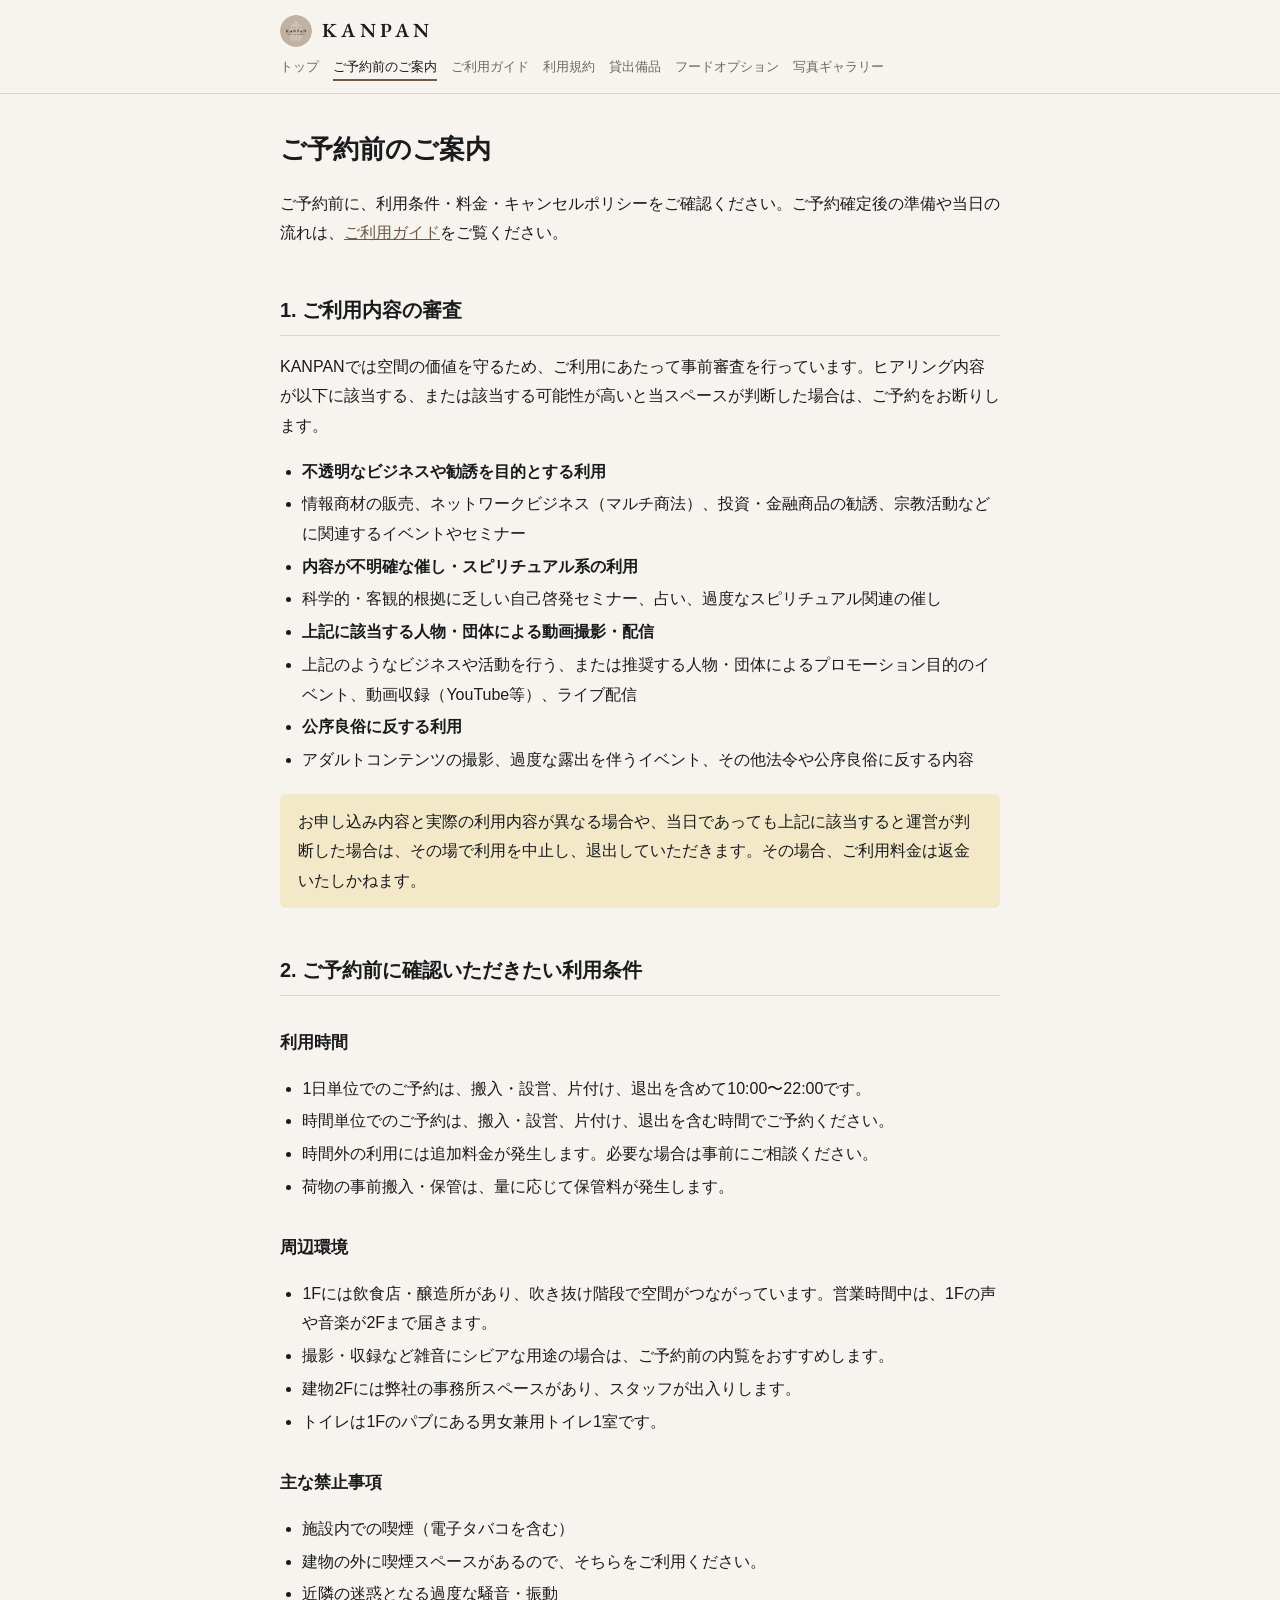
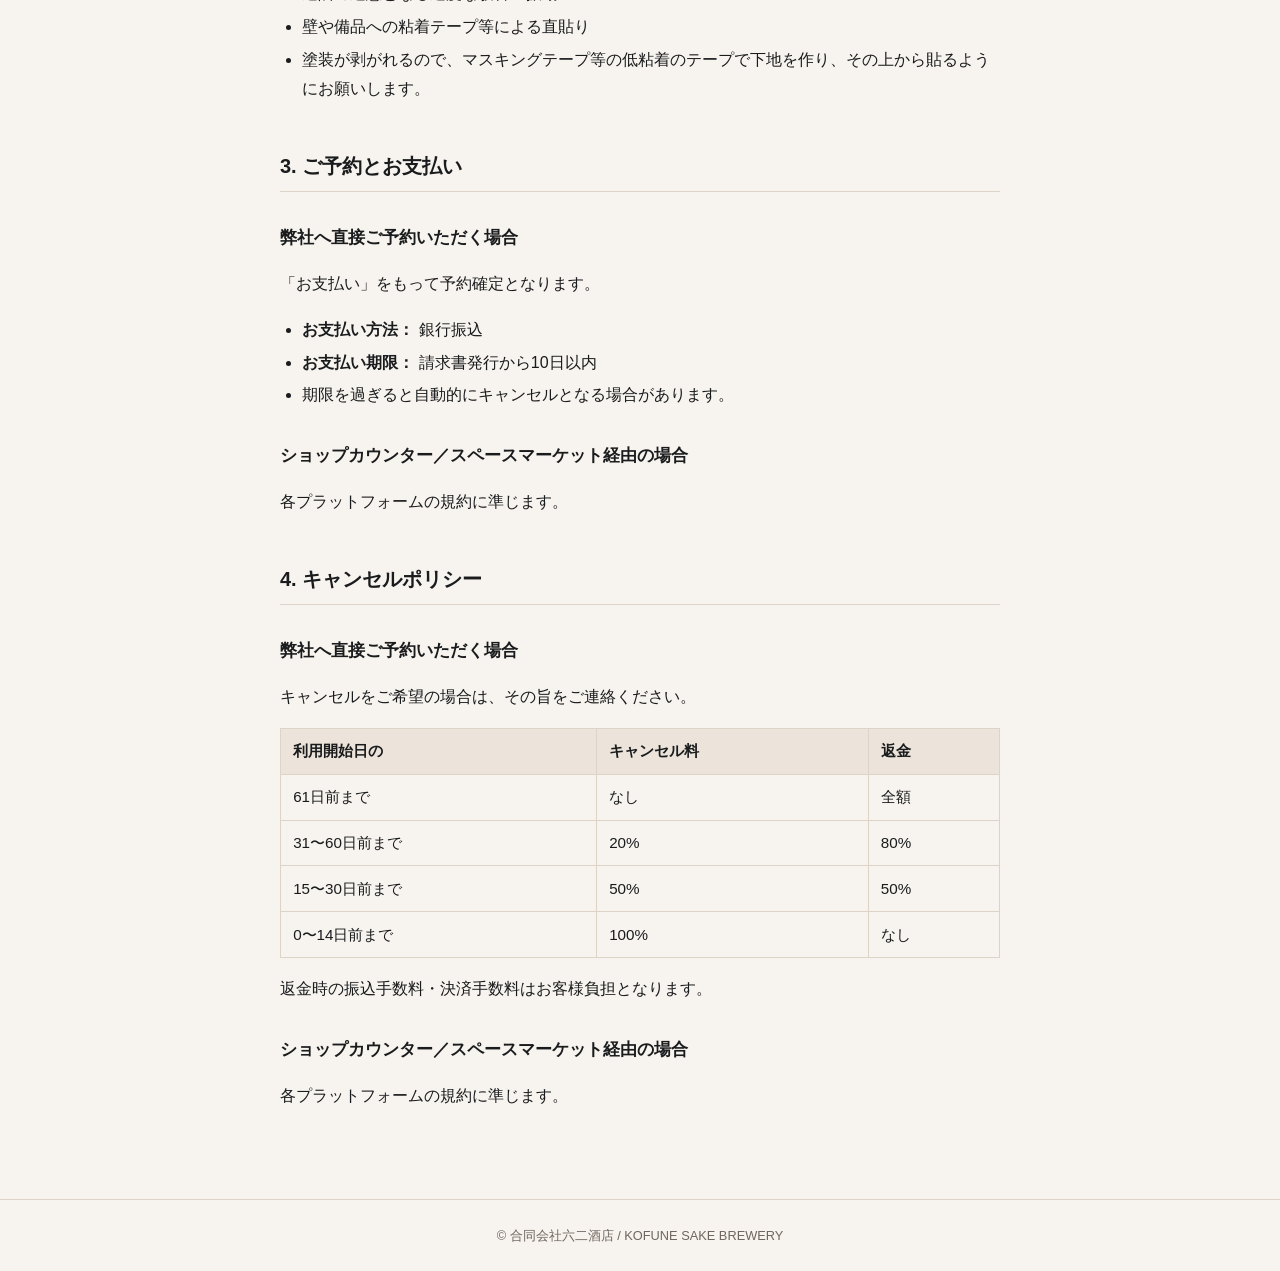
==== docs/before-booking.html @ ba98fa33 "CSSにバージョン付与（キャッシュで古い見た目が残るのを防止） Co-Authored-By: Claude Sonnet 5.5 <noreply@anthropic.com> Claude-Ses" ====
<!doctype html>
<html lang="ja"><head><meta charset="utf-8">
<meta name="viewport" content="width=device-width,initial-scale=1">
<meta name="robots" content="noindex">
<title>ご予約前のご案内 | KANPAN</title>
<link rel="preconnect" href="https://fonts.googleapis.com"><link rel="preconnect" href="https://fonts.gstatic.com" crossorigin><link rel="stylesheet" href="https://fonts.googleapis.com/css2?family=EB+Garamond:wght@600&display=swap&text=KANPAN">
<link rel="icon" href="assets/img/favicon.png">
<link rel="stylesheet" href="assets/style.css?v=a6df5c6e"></head>
<body>
<header class="site"><div class="in">
<a class="brand" href="index.html"><img src="assets/img/logo.png" alt="" width="32" height="32"><span>KANPAN</span></a>
<nav><a href="index.html">トップ</a><a href="before-booking.html" aria-current=page>ご予約前のご案内</a><a href="guide.html">ご利用ガイド</a><a href="terms.html">利用規約</a><a href="equipment.html">貸出備品</a><a href="food.html">フードオプション</a><a href="gallery.html">写真ギャラリー</a></nav></div></header>
<main>
<h1>ご予約前のご案内</h1>
<p>ご予約前に、利用条件・料金・キャンセルポリシーをご確認ください。ご予約確定後の準備や当日の流れは、<a href="guide.html">ご利用ガイド</a>をご覧ください。</p>
<h2>1. ご利用内容の審査</h2>
<p>KANPANでは空間の価値を守るため、ご利用にあたって事前審査を行っています。ヒアリング内容が以下に該当する、または該当する可能性が高いと当スペースが判断した場合は、ご予約をお断りします。</p>
<ul>
<li><strong>不透明なビジネスや勧誘を目的とする利用</strong></li>
<li>情報商材の販売、ネットワークビジネス（マルチ商法）、投資・金融商品の勧誘、宗教活動などに関連するイベントやセミナー</li>
<li><strong>内容が不明確な催し・スピリチュアル系の利用</strong></li>
<li>科学的・客観的根拠に乏しい自己啓発セミナー、占い、過度なスピリチュアル関連の催し</li>
<li><strong>上記に該当する人物・団体による動画撮影・配信</strong></li>
<li>上記のようなビジネスや活動を行う、または推奨する人物・団体によるプロモーション目的のイベント、動画収録（YouTube等）、ライブ配信</li>
<li><strong>公序良俗に反する利用</strong></li>
<li>アダルトコンテンツの撮影、過度な露出を伴うイベント、その他法令や公序良俗に反する内容</li>
</ul>
<div class="callout warn">
<p>お申し込み内容と実際の利用内容が異なる場合や、当日であっても上記に該当すると運営が判断した場合は、その場で利用を中止し、退出していただきます。その場合、ご利用料金は返金いたしかねます。</p>
</div>
<h2>2. ご予約前に確認いただきたい利用条件</h2>
<h3>利用時間</h3>
<ul>
<li>1日単位でのご予約は、搬入・設営、片付け、退出を含めて10:00〜22:00です。</li>
<li>時間単位でのご予約は、搬入・設営、片付け、退出を含む時間でご予約ください。</li>
<li>時間外の利用には追加料金が発生します。必要な場合は事前にご相談ください。</li>
<li>荷物の事前搬入・保管は、量に応じて保管料が発生します。</li>
</ul>
<h3>周辺環境</h3>
<ul>
<li>1Fには飲食店・醸造所があり、吹き抜け階段で空間がつながっています。営業時間中は、1Fの声や音楽が2Fまで届きます。</li>
<li>撮影・収録など雑音にシビアな用途の場合は、ご予約前の内覧をおすすめします。</li>
<li>建物2Fには弊社の事務所スペースがあり、スタッフが出入りします。</li>
<li>トイレは1Fのパブにある男女兼用トイレ1室です。</li>
</ul>
<h3>主な禁止事項</h3>
<ul>
<li>施設内での喫煙（電子タバコを含む）</li>
<li>建物の外に喫煙スペースがあるので、そちらをご利用ください。</li>
<li>近隣の迷惑となる過度な騒音・振動</li>
<li>壁や備品への粘着テープ等による直貼り</li>
<li>塗装が剥がれるので、マスキングテープ等の低粘着のテープで下地を作り、その上から貼るようにお願いします。</li>
</ul>
<h2>3. ご予約とお支払い</h2>
<h3>弊社へ直接ご予約いただく場合</h3>
<p>「お支払い」をもって予約確定となります。</p>
<ul>
<li><strong>お支払い方法：</strong> 銀行振込</li>
<li><strong>お支払い期限：</strong> 請求書発行から10日以内</li>
<li>期限を過ぎると自動的にキャンセルとなる場合があります。</li>
</ul>
<h3>ショップカウンター／スペースマーケット経由の場合</h3>
<p>各プラットフォームの規約に準じます。</p>
<h2>4. キャンセルポリシー</h2>
<h3>弊社へ直接ご予約いただく場合</h3>
<p>キャンセルをご希望の場合は、その旨をご連絡ください。</p>
<table>
<thead>
<tr>
<th>利用開始日の</th>
<th>キャンセル料</th>
<th>返金</th>
</tr>
</thead>
<tbody>
<tr>
<td>61日前まで</td>
<td>なし</td>
<td>全額</td>
</tr>
<tr>
<td>31〜60日前まで</td>
<td>20%</td>
<td>80%</td>
</tr>
<tr>
<td>15〜30日前まで</td>
<td>50%</td>
<td>50%</td>
</tr>
<tr>
<td>0〜14日前まで</td>
<td>100%</td>
<td>なし</td>
</tr>
</tbody>
</table>
<p>返金時の振込手数料・決済手数料はお客様負担となります。</p>
<h3>ショップカウンター／スペースマーケット経由の場合</h3>
<p>各プラットフォームの規約に準じます。</p>
</main>
<footer>© 合同会社六二酒店 / KOFUNE SAKE BREWERY</footer>
</body></html>
---- docs/assets/style.css ----
:root{
  --bg:#f7f3ee; --ink:#191b1d; --muted:#6f675f; --line:#ddd3c7;
  --panel:#ece4da; --accent:#6e5a47; --warn:#f3e8c8;
}
*{box-sizing:border-box}
html{-webkit-text-size-adjust:100%}
body{margin:0;background:var(--bg);color:var(--ink);
  font:16px/1.85 "Hiragino Sans","Hiragino Kaku Gothic ProN","Noto Sans JP","Yu Gothic",sans-serif}
a{color:var(--accent)}
header.site{border-bottom:1px solid var(--line);background:var(--bg);position:sticky;top:0;z-index:5}
header.site .in{max-width:760px;margin:0 auto;padding:12px 20px;display:flex;flex-wrap:wrap;gap:6px 18px;align-items:baseline}
header.site .brand{display:flex;align-items:center;gap:10px;font-family:'EB Garamond','Cormorant Garamond',Georgia,'Times New Roman',serif;font-weight:600;font-size:1.25rem;letter-spacing:.22em;color:var(--ink);text-decoration:none;margin-right:auto}
header.site .brand img{width:32px;height:32px;margin:0;border-radius:50%}
.hero-logo{width:min(220px,60%);margin:.4em auto 1em;border-radius:50%}
header.site nav{display:flex;flex-wrap:wrap;gap:2px 14px;font-size:13px}
header.site nav a{color:var(--muted);text-decoration:none}
header.site nav a[aria-current]{color:var(--ink);border-bottom:2px solid var(--accent)}
main{max-width:760px;margin:0 auto;padding:28px 20px 72px}
h1{font-size:1.6rem;line-height:1.4;margin:.4em 0 .8em}
h2{font-size:1.25rem;margin:2.2em 0 .6em;padding-bottom:.3em;border-bottom:1px solid var(--line)}
h3{font-size:1.05rem;margin:1.8em 0 .4em}
h4{font-size:1rem;margin:1.2em 0 .3em}
ul,ol{padding-left:1.4em}
li{margin:.2em 0}
img{max-width:100%;height:auto;border-radius:4px;display:block;margin:.8em 0}
table{border-collapse:collapse;width:100%;margin:1em 0;font-size:.95rem}
th,td{border:1px solid var(--line);padding:.55em .8em;text-align:left}
th{background:var(--panel)}
.callout{background:var(--panel);border-radius:6px;padding:.8em 1.1em;margin:1.2em 0}
.callout.warn{background:var(--warn)}
.callout>:first-child{margin-top:0}.callout>:last-child{margin-bottom:0}
.tag{font-size:.7rem;font-weight:700;background:var(--accent);color:#fff;border-radius:3px;padding:.1em .5em;vertical-align:middle;margin-left:.4em}
.plans{display:grid;grid-template-columns:repeat(auto-fit,minmax(200px,1fr));gap:12px;margin:1em 0}
.plan{background:var(--panel);border-radius:6px;padding:.8em 1.1em}
.plan h4{margin-top:0}
.cards{display:grid;grid-template-columns:repeat(auto-fit,minmax(230px,1fr));gap:12px;margin-top:1.6em}
.card{display:block;background:var(--panel);border-radius:6px;padding:1em 1.1em;text-decoration:none;color:var(--ink);border:1px solid transparent}
.card:hover{border-color:var(--accent)}
.card strong{display:block}
.card span{display:block;font-size:.85rem;color:var(--muted);line-height:1.6;margin-top:.2em}
footer{border-top:1px solid var(--line);color:var(--muted);font-size:.8rem;text-align:center;padding:24px 20px}

/* gallery */
.gal{position:relative;margin:.8em 0 1.4em}
.gal-track{display:flex;gap:12px;overflow-x:auto;scroll-snap-type:x mandatory;-webkit-overflow-scrolling:touch;padding-bottom:6px;scrollbar-width:thin}
.gal-track figure{flex:0 0 min(78%,420px);margin:0;scroll-snap-align:start}
.gal-track figure a{display:block}
.gal-track img{width:100%;aspect-ratio:4/3;object-fit:cover;margin:0;background:var(--panel);border-radius:6px}
.gal-track figcaption{font-size:.85rem;color:var(--muted);margin-top:.3em;line-height:1.5}
.gal-btn{position:absolute;top:calc(50% - 30px);width:38px;height:38px;border-radius:50%;border:0;background:rgba(25,27,29,.55);color:#fff;font-size:24px;line-height:1;cursor:pointer;z-index:2}
.gal-btn.prev{left:6px}.gal-btn.next{right:6px}
@media(hover:none){.gal>.gal-btn{display:none}}
.gal-more{font-size:.9rem}
.lb{position:fixed;inset:0;background:rgba(0,0,0,.92);z-index:50;display:flex;flex-direction:column;align-items:center;justify-content:center}
.lb[hidden]{display:none}
.lb img{max-width:94vw;max-height:80vh;object-fit:contain;margin:0;border-radius:0;background:none}
.lb-cap{color:#eee;font-size:.9rem;margin-top:.8em}
.lb-x{position:absolute;top:10px;right:14px;background:none;border:0;color:#fff;font-size:34px;cursor:pointer}
.lb .gal-btn{top:50%}.lb-prev{left:8px}.lb-next{right:8px}

/* category nav */
.catnav{display:flex;flex-wrap:wrap;gap:10px;margin:0 0 1.6em}
.catnav a{flex:1 1 0;min-width:96px;text-align:center;background:var(--accent);color:#fff;text-decoration:none;border-radius:8px;padding:.75em 1em;font-size:1rem;font-weight:700;line-height:1.3;box-shadow:0 2px 0 rgba(0,0,0,.18);transition:transform .1s,background .15s}
.catnav a::after{content:" ↓";font-weight:400;opacity:.8}
.catnav a:hover{background:#5a4838}
.catnav a:active{transform:translateY(2px);box-shadow:none}
h2[id]{scroll-margin-top:76px}
html{scroll-behavior:smooth}
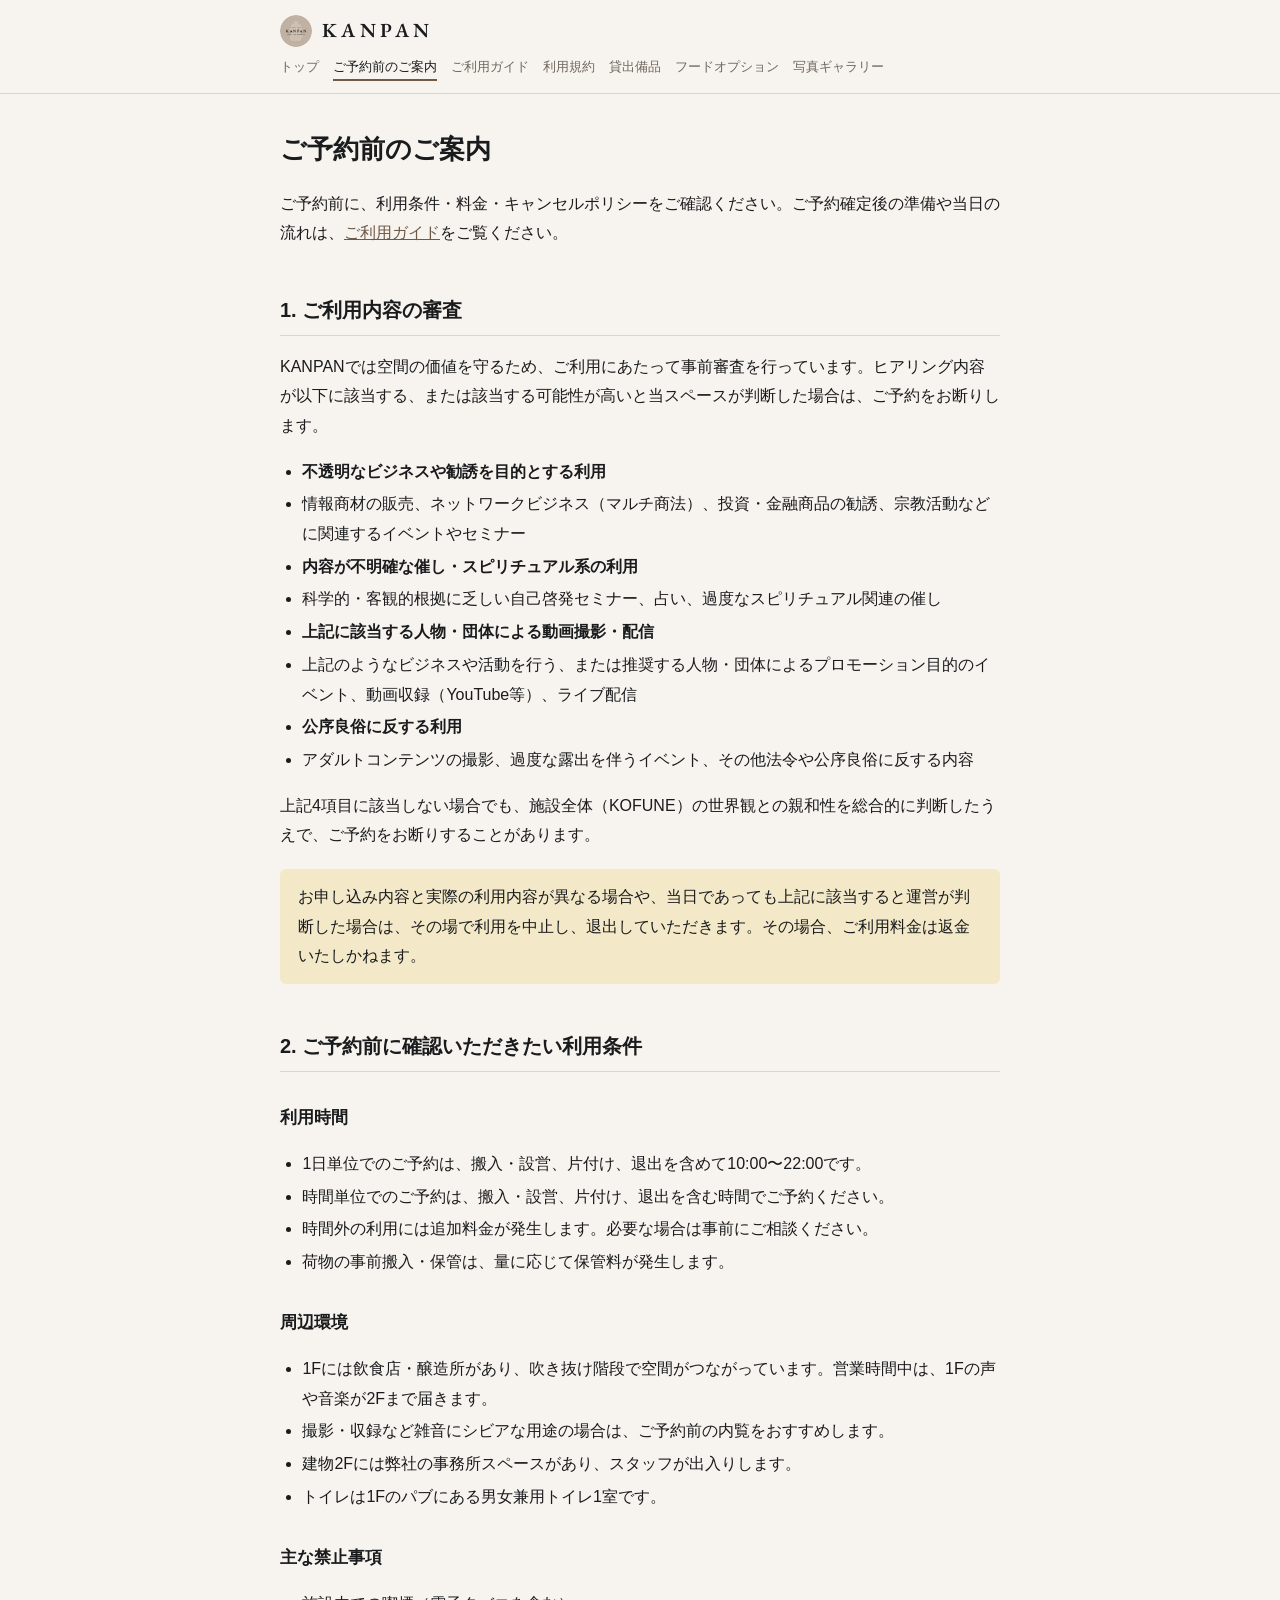
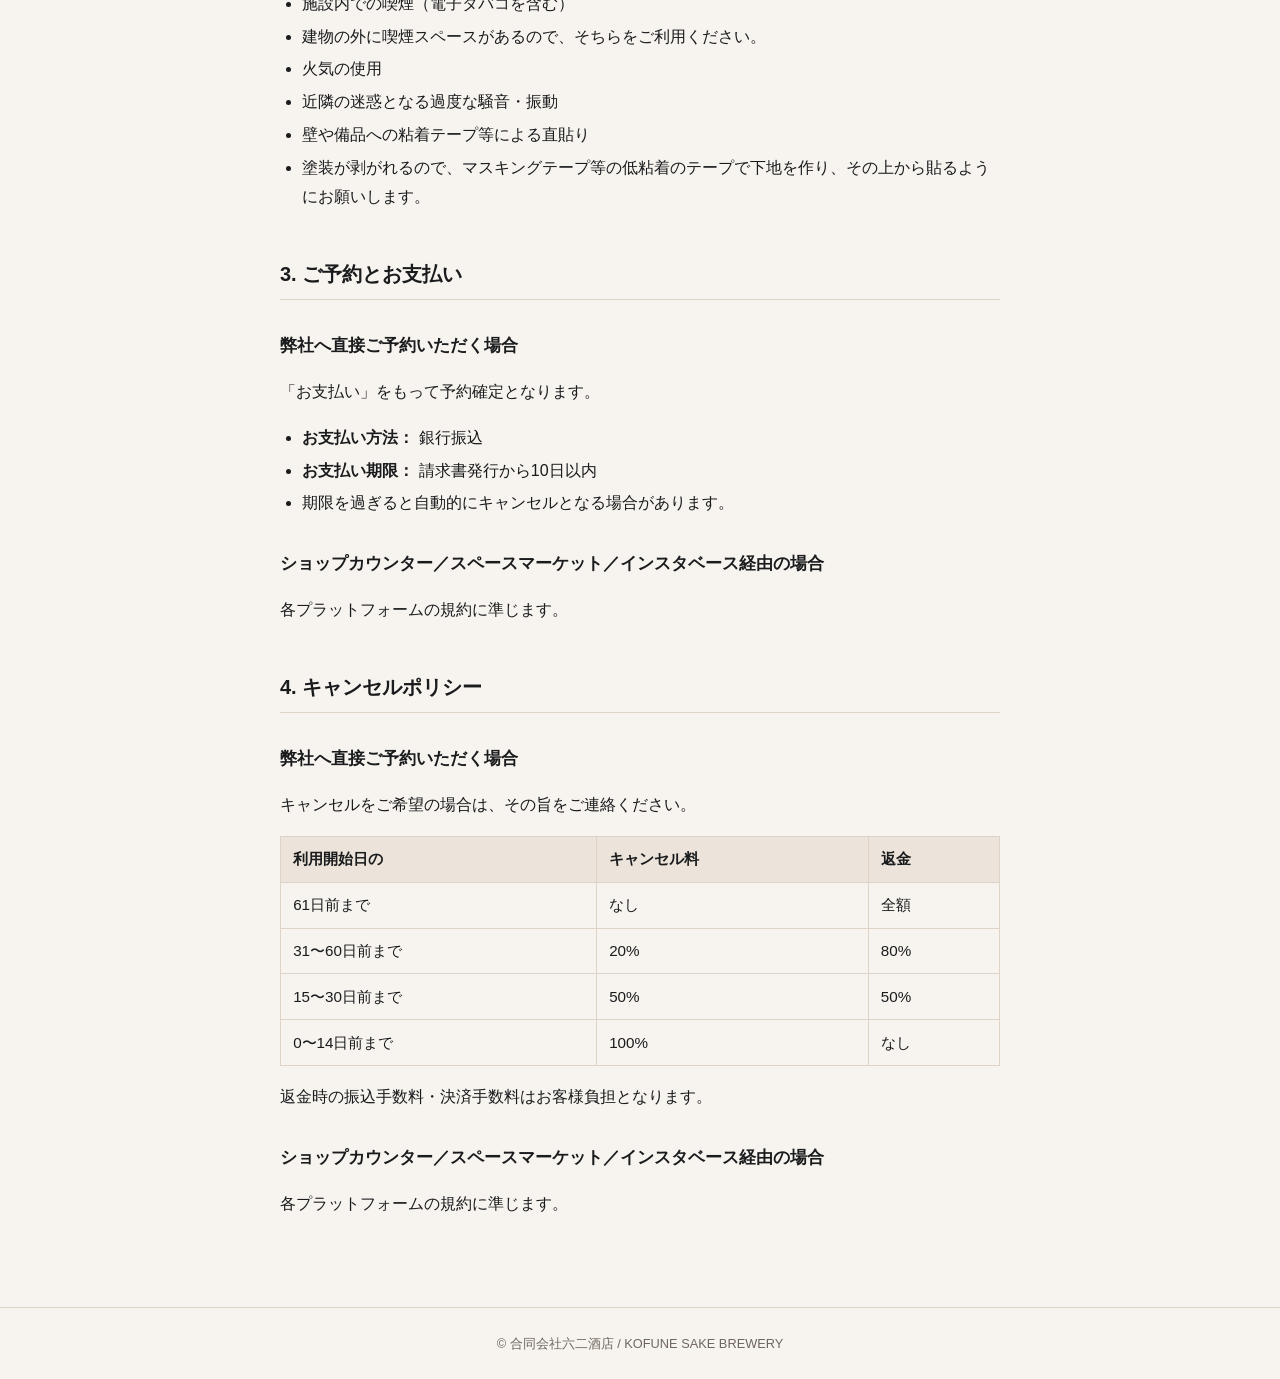
==== commit 37e44586: "資料を更新：審査に世界観の総合判断を追加、火気禁止、instabase追記、利用規約の拡充と更新日、貸出備品の並び替え・時間貸し廃止 Co-Authored-By: Claude Sonnet 5.5" ====
--- a/docs/before-booking.html
+++ b/docs/before-booking.html
@@ -5,7 +5,7 @@
 <title>ご予約前のご案内 | KANPAN</title>
 <link rel="preconnect" href="https://fonts.googleapis.com"><link rel="preconnect" href="https://fonts.gstatic.com" crossorigin><link rel="stylesheet" href="https://fonts.googleapis.com/css2?family=EB+Garamond:wght@600&display=swap&text=KANPAN">
 <link rel="icon" href="assets/img/favicon.png">
-<link rel="stylesheet" href="assets/style.css?v=a6df5c6e"></head>
+<link rel="stylesheet" href="assets/style.css?v=f4161d3f"></head>
 <body>
 <header class="site"><div class="in">
 <a class="brand" href="index.html"><img src="assets/img/logo.png" alt="" width="32" height="32"><span>KANPAN</span></a>
@@ -25,6 +25,7 @@
 <li><strong>公序良俗に反する利用</strong></li>
 <li>アダルトコンテンツの撮影、過度な露出を伴うイベント、その他法令や公序良俗に反する内容</li>
 </ul>
+<p>上記4項目に該当しない場合でも、施設全体（KOFUNE）の世界観との親和性を総合的に判断したうえで、ご予約をお断りすることがあります。</p>
 <div class="callout warn">
 <p>お申し込み内容と実際の利用内容が異なる場合や、当日であっても上記に該当すると運営が判断した場合は、その場で利用を中止し、退出していただきます。その場合、ご利用料金は返金いたしかねます。</p>
 </div>
@@ -47,6 +48,7 @@
 <ul>
 <li>施設内での喫煙（電子タバコを含む）</li>
 <li>建物の外に喫煙スペースがあるので、そちらをご利用ください。</li>
+<li>火気の使用</li>
 <li>近隣の迷惑となる過度な騒音・振動</li>
 <li>壁や備品への粘着テープ等による直貼り</li>
 <li>塗装が剥がれるので、マスキングテープ等の低粘着のテープで下地を作り、その上から貼るようにお願いします。</li>
@@ -59,7 +61,7 @@
 <li><strong>お支払い期限：</strong> 請求書発行から10日以内</li>
 <li>期限を過ぎると自動的にキャンセルとなる場合があります。</li>
 </ul>
-<h3>ショップカウンター／スペースマーケット経由の場合</h3>
+<h3>ショップカウンター／スペースマーケット／インスタベース経由の場合</h3>
 <p>各プラットフォームの規約に準じます。</p>
 <h2>4. キャンセルポリシー</h2>
 <h3>弊社へ直接ご予約いただく場合</h3>
@@ -96,7 +98,7 @@
 </tbody>
 </table>
 <p>返金時の振込手数料・決済手数料はお客様負担となります。</p>
-<h3>ショップカウンター／スペースマーケット経由の場合</h3>
+<h3>ショップカウンター／スペースマーケット／インスタベース経由の場合</h3>
 <p>各プラットフォームの規約に準じます。</p>
 </main>
 <footer>© 合同会社六二酒店 / KOFUNE SAKE BREWERY</footer>
--- a/docs/assets/style.css
+++ b/docs/assets/style.css
@@ -58,11 +58,16 @@
 .lb-x{position:absolute;top:10px;right:14px;background:none;border:0;color:#fff;font-size:34px;cursor:pointer}
 .lb .gal-btn{top:50%}.lb-prev{left:8px}.lb-next{right:8px}
 
-/* category nav */
-.catnav{display:flex;flex-wrap:wrap;gap:10px;margin:0 0 1.6em}
-.catnav a{flex:1 1 0;min-width:96px;text-align:center;background:var(--accent);color:#fff;text-decoration:none;border-radius:8px;padding:.75em 1em;font-size:1rem;font-weight:700;line-height:1.3;box-shadow:0 2px 0 rgba(0,0,0,.18);transition:transform .1s,background .15s}
-.catnav a::after{content:" ↓";font-weight:400;opacity:.8}
-.catnav a:hover{background:#5a4838}
-.catnav a:active{transform:translateY(2px);box-shadow:none}
-h2[id]{scroll-margin-top:76px}
+/* equipment toc */
+.toc{background:var(--panel);border-radius:8px;padding:.9em 1.1em;margin:0 0 1.6em}
+.toc-group+.toc-group{margin-top:.9em;padding-top:.8em;border-top:1px solid var(--line)}
+.toc-cat{display:inline-block;font-weight:700;color:var(--ink);text-decoration:none;margin-bottom:.35em}
+.toc-items{display:flex;flex-wrap:wrap;gap:6px 8px}
+.toc-items a{background:var(--bg);color:var(--ink);text-decoration:none;border:1px solid var(--line);border-radius:999px;padding:.2em .85em;font-size:.88rem;line-height:1.6}
+.toc-items a:hover{border-color:var(--accent);background:#fff}
+.toc-items .tag{margin-left:.3em;font-size:.65rem}
+h2[id],h3[id]{scroll-margin-top:96px}
 html{scroll-behavior:smooth}
+.to-toc{position:fixed;right:16px;bottom:18px;z-index:10;background:var(--accent);color:#fff;text-decoration:none;font-size:.9rem;font-weight:700;border-radius:999px;padding:.6em 1.1em;box-shadow:0 2px 8px rgba(0,0,0,.25)}
+.to-toc[hidden]{display:none}
+#toc{scroll-margin-top:70px}
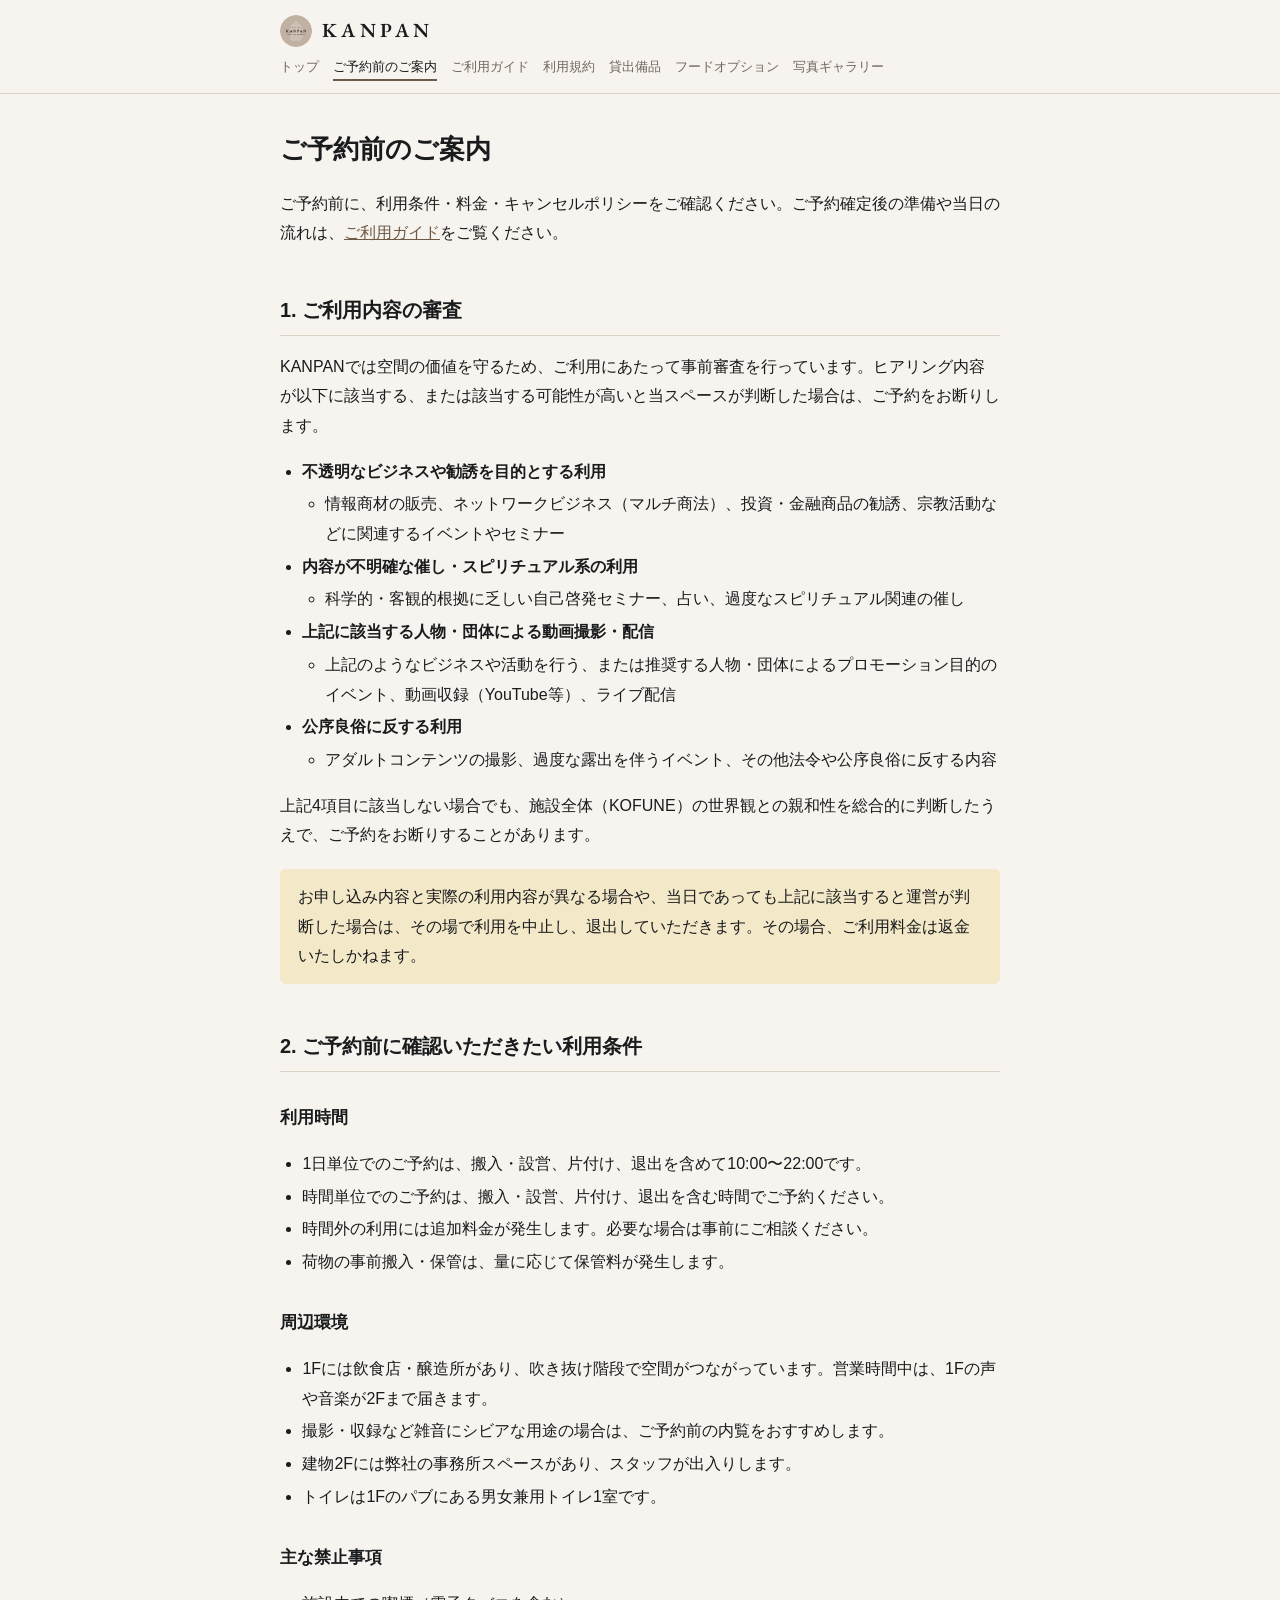
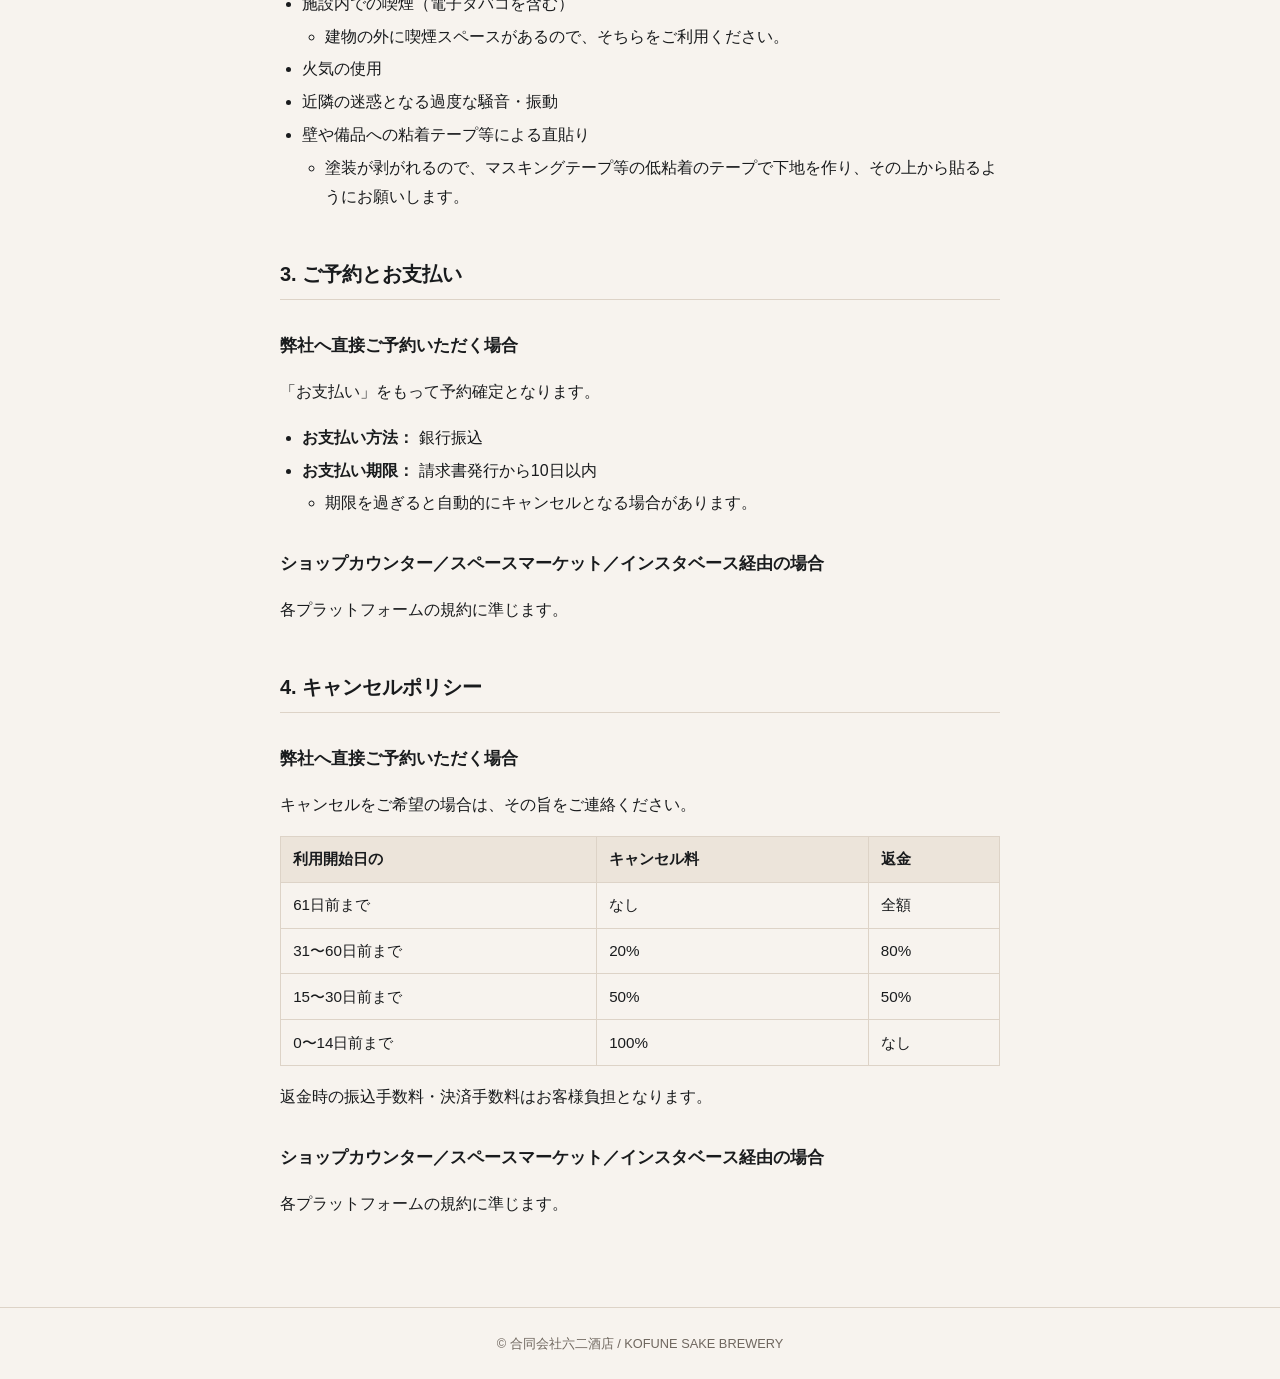
==== commit c28a92c4: "入れ子の箇条書きが潰れていた問題を修正（ビルド時にインデントを補正） Co-Authored-By: Claude Sonnet 5.5 <noreply@anthropic.com> Claude-" ====
--- a/docs/before-booking.html
+++ b/docs/before-booking.html
@@ -16,14 +16,22 @@
 <h2>1. ご利用内容の審査</h2>
 <p>KANPANでは空間の価値を守るため、ご利用にあたって事前審査を行っています。ヒアリング内容が以下に該当する、または該当する可能性が高いと当スペースが判断した場合は、ご予約をお断りします。</p>
 <ul>
-<li><strong>不透明なビジネスや勧誘を目的とする利用</strong></li>
+<li><strong>不透明なビジネスや勧誘を目的とする利用</strong><ul>
 <li>情報商材の販売、ネットワークビジネス（マルチ商法）、投資・金融商品の勧誘、宗教活動などに関連するイベントやセミナー</li>
-<li><strong>内容が不明確な催し・スピリチュアル系の利用</strong></li>
+</ul>
+</li>
+<li><strong>内容が不明確な催し・スピリチュアル系の利用</strong><ul>
 <li>科学的・客観的根拠に乏しい自己啓発セミナー、占い、過度なスピリチュアル関連の催し</li>
-<li><strong>上記に該当する人物・団体による動画撮影・配信</strong></li>
+</ul>
+</li>
+<li><strong>上記に該当する人物・団体による動画撮影・配信</strong><ul>
 <li>上記のようなビジネスや活動を行う、または推奨する人物・団体によるプロモーション目的のイベント、動画収録（YouTube等）、ライブ配信</li>
-<li><strong>公序良俗に反する利用</strong></li>
+</ul>
+</li>
+<li><strong>公序良俗に反する利用</strong><ul>
 <li>アダルトコンテンツの撮影、過度な露出を伴うイベント、その他法令や公序良俗に反する内容</li>
+</ul>
+</li>
 </ul>
 <p>上記4項目に該当しない場合でも、施設全体（KOFUNE）の世界観との親和性を総合的に判断したうえで、ご予約をお断りすることがあります。</p>
 <div class="callout warn">
@@ -46,20 +54,26 @@
 </ul>
 <h3>主な禁止事項</h3>
 <ul>
-<li>施設内での喫煙（電子タバコを含む）</li>
+<li>施設内での喫煙（電子タバコを含む）<ul>
 <li>建物の外に喫煙スペースがあるので、そちらをご利用ください。</li>
+</ul>
+</li>
 <li>火気の使用</li>
 <li>近隣の迷惑となる過度な騒音・振動</li>
-<li>壁や備品への粘着テープ等による直貼り</li>
+<li>壁や備品への粘着テープ等による直貼り<ul>
 <li>塗装が剥がれるので、マスキングテープ等の低粘着のテープで下地を作り、その上から貼るようにお願いします。</li>
+</ul>
+</li>
 </ul>
 <h2>3. ご予約とお支払い</h2>
 <h3>弊社へ直接ご予約いただく場合</h3>
 <p>「お支払い」をもって予約確定となります。</p>
 <ul>
 <li><strong>お支払い方法：</strong> 銀行振込</li>
-<li><strong>お支払い期限：</strong> 請求書発行から10日以内</li>
+<li><strong>お支払い期限：</strong> 請求書発行から10日以内<ul>
 <li>期限を過ぎると自動的にキャンセルとなる場合があります。</li>
+</ul>
+</li>
 </ul>
 <h3>ショップカウンター／スペースマーケット／インスタベース経由の場合</h3>
 <p>各プラットフォームの規約に準じます。</p>
